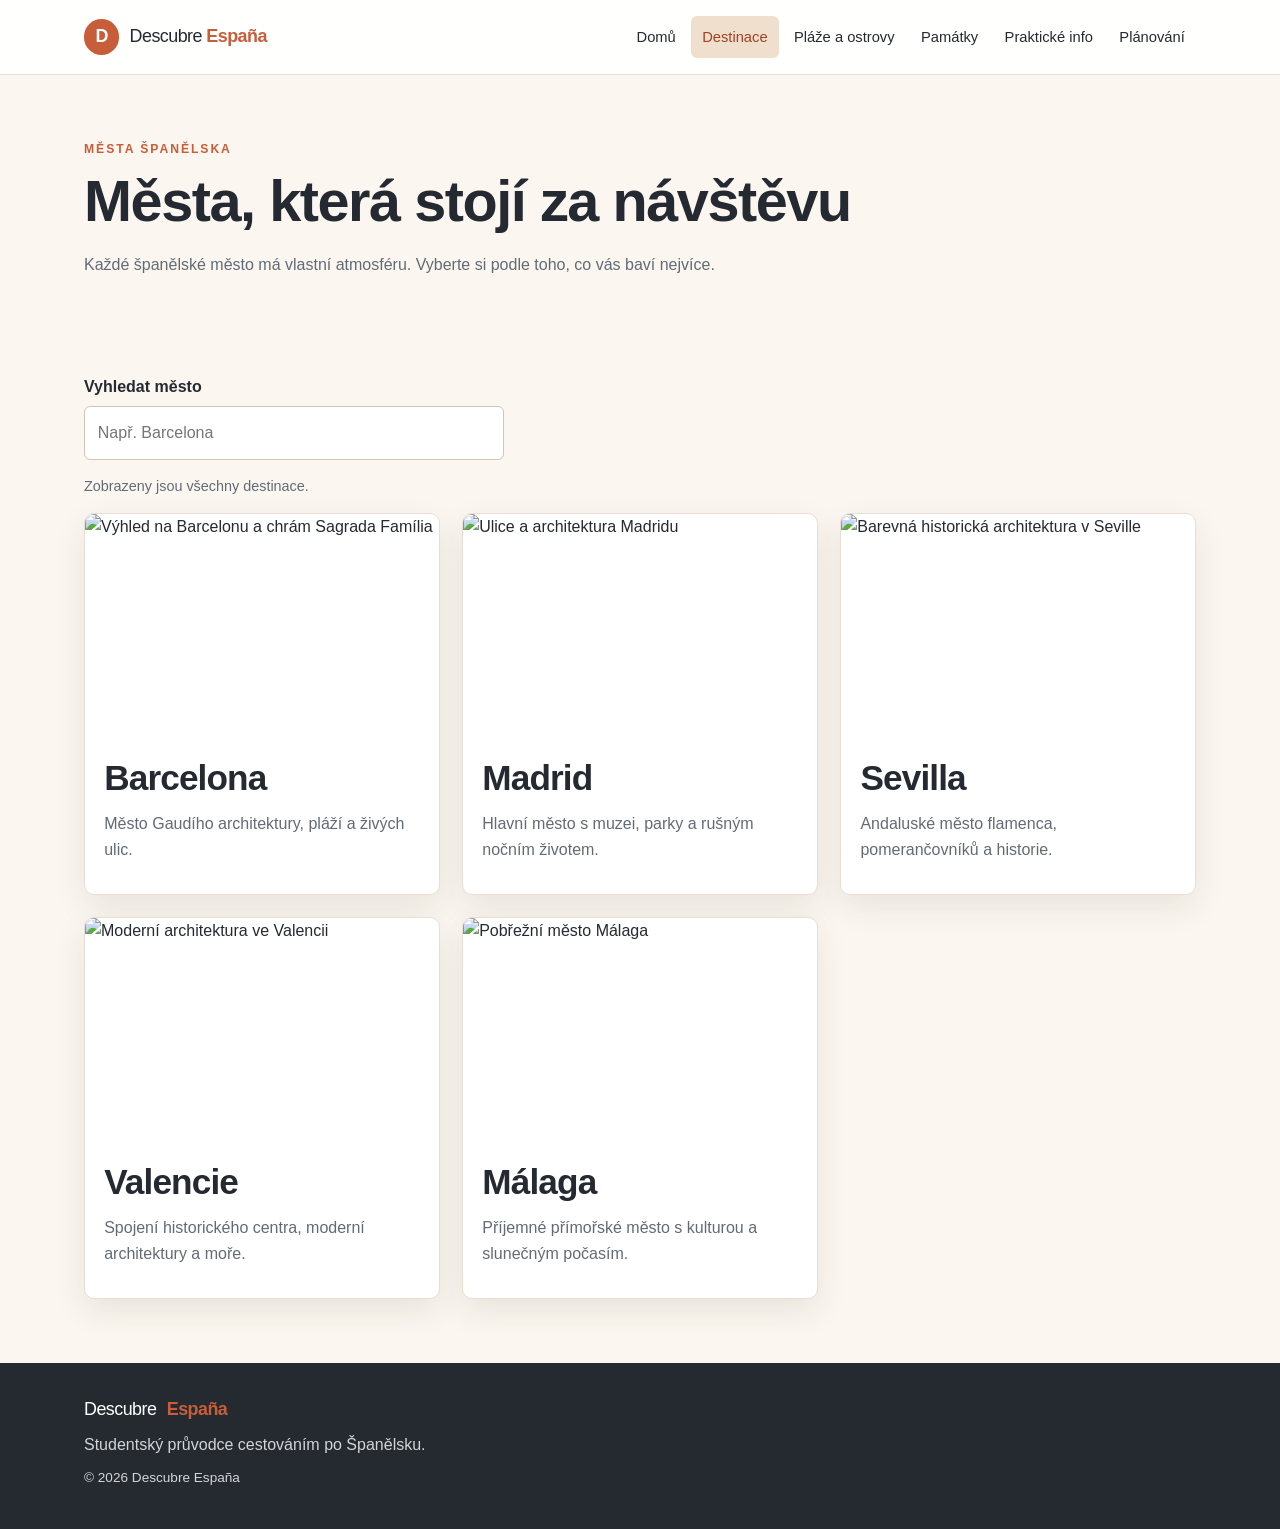
==== destinace.html @ 3208db2f "Add files via upload" ====
<!doctype html>
<html lang="cs">
<head>
  <meta charset="utf-8">
  <meta name="viewport" content="width=device-width, initial-scale=1">
  <meta name="description" content="Město Gaudího architektury, pláží a živých ulic.">
  <title>Destinace | Descubre España</title>
  <!-- Po zveřejnění nahraďte example.com skutečnou adresou webu. -->
  <link rel="canonical" href="https://example.com/descubre-espana/destinace.html">
  <link rel="icon" href="images/favicon.svg" type="image/svg+xml">
  <link rel="stylesheet" href="css/style.css">
  <link rel="stylesheet" href="css/print.css" media="print">
  <script src="js/script.js" defer></script>
</head>
<body>
  <a class="skip-link" href="#main">Přeskočit na obsah</a>
  <header class="site-header">
    <div class="header-inner">
      <a class="brand" href="index.html" aria-label="Descubre España – úvodní stránka"><span class="brand-mark">D</span><span>Descubre <strong>España</strong></span></a>
      <button class="menu-toggle" type="button" aria-expanded="false" aria-controls="main-nav">Menu</button>
      <nav id="main-nav" class="main-nav" aria-label="Hlavní navigace"><ul><li><a href="index.html">Domů</a></li>
<li><a href="destinace.html" aria-current="page">Destinace</a></li>
<li><a href="plaze.html">Pláže a ostrovy</a></li>
<li><a href="pamatky.html">Památky</a></li>
<li><a href="prakticke.html">Praktické info</a></li>
<li><a href="planovani.html">Plánování</a></li></ul></nav>
    </div>
  </header>
  <main id="main">
    
<section class="page-intro"><p class="eyebrow">Města Španělska</p><h1>Města, která stojí za návštěvu</h1><p>Každé španělské město má vlastní atmosféru. Vyberte si podle toho, co vás baví nejvíce.</p></section>
<section class="section">
  <label class="search-label" for="destination-search">Vyhledat město</label>
  <input class="search-input" id="destination-search" type="search" placeholder="Např. Barcelona">
  <p class="small-note" id="filter-message" aria-live="polite">Zobrazeny jsou všechny destinace.</p>
  <div class="card-grid" id="destination-list">
    <article class="place-card destination-card" data-name="barcelona"><img src="https://images.unsplash.com/photo-1539037116277-4db20889f2d4?auto=format&fit=crop&w=900&q=80" alt="Výhled na Barcelonu a chrám Sagrada Família"><div class="place-card__text"><h2>Barcelona</h2><p>Město Gaudího architektury, pláží a živých ulic.</p></div></article>
    <article class="place-card destination-card" data-name="madrid"><img src="https://images.unsplash.com/photo-1543783207-ec64e4d95325?auto=format&fit=crop&w=900&q=80" alt="Ulice a architektura Madridu"><div class="place-card__text"><h2>Madrid</h2><p>Hlavní město s muzei, parky a rušným nočním životem.</p></div></article>
    <article class="place-card destination-card" data-name="sevilla"><img src="https://images.unsplash.com/photo-1559386484-97dfc0e15539?auto=format&fit=crop&w=900&q=80" alt="Barevná historická architektura v Seville"><div class="place-card__text"><h2>Sevilla</h2><p>Andaluské město flamenca, pomerančovníků a historie.</p></div></article>
    <article class="place-card destination-card" data-name="valencie"><img src="https://images.unsplash.com/photo-1593693397690-362cb9666fc2?auto=format&fit=crop&w=900&q=80" alt="Moderní architektura ve Valencii"><div class="place-card__text"><h2>Valencie</h2><p>Spojení historického centra, moderní architektury a moře.</p></div></article>
    <article class="place-card destination-card" data-name="malaga"><img src="https://images.unsplash.com/photo-1558645836-e44122a743ee?auto=format&fit=crop&w=900&q=80" alt="Pobřežní město Málaga"><div class="place-card__text"><h2>Málaga</h2><p>Příjemné přímořské město s kulturou a slunečným počasím.</p></div></article>
  </div>
</section>

  </main>
  <footer class="site-footer">
    <div class="footer-inner"><a class="brand brand--footer" href="index.html">Descubre <strong>España</strong></a><p>Studentský průvodce cestováním po Španělsku.</p><p class="copyright">© 2026 Descubre España</p></div>
  </footer>
</body>
</html>
---- css/style.css ----
:root {
  --ink: #252a32;
  --muted: #626b75;
  --cream: #fbf7f0;
  --paper: #ffffff;
  --terracotta: #c85d3a;
  --terracotta-dark: #9f4228;
  --sand: #f0dfcc;
  --line: #e8dfd4;
  --shadow: 0 12px 32px rgba(47, 35, 25, .09);
}
* { box-sizing: border-box; }
html { scroll-behavior: smooth; }
body { margin: 0; color: var(--ink); background: var(--cream); font-family: Arial, Helvetica, sans-serif; line-height: 1.65; }
img { display: block; width: 100%; height: auto; }
a { color: var(--terracotta-dark); text-underline-offset: 3px; }
a:hover { color: #6f2b1c; }
a:focus-visible, button:focus-visible, input:focus-visible { outline: 3px solid #e4a14e; outline-offset: 3px; }
.skip-link { position: absolute; left: -9999px; top: 0; background: #fff; padding: .7rem 1rem; z-index: 20; }
.skip-link:focus { left: 1rem; top: 1rem; }
.site-header { background: rgba(255,255,255,.96); border-bottom: 1px solid var(--line); }
.header-inner, .footer-inner { max-width: 1160px; margin: 0 auto; padding: 1rem 1.5rem; display: flex; align-items: center; justify-content: space-between; gap: 1.5rem; }
.brand { display: inline-flex; align-items: center; gap: .65rem; color: var(--ink); font-size: 1.12rem; text-decoration: none; letter-spacing: -.03em; white-space: nowrap; }
.brand strong { color: var(--terracotta); }
.brand-mark { display: grid; place-items: center; width: 2.2rem; height: 2.2rem; border-radius: 50%; background: var(--terracotta); color: white; font-weight: bold; }
.main-nav ul { display: flex; flex-wrap: wrap; justify-content: flex-end; gap: .25rem; list-style: none; padding: 0; margin: 0; }
.main-nav a { display: block; padding: .55rem .7rem; border-radius: 6px; color: var(--ink); text-decoration: none; font-size: .92rem; }
.main-nav a:hover, .main-nav a[aria-current="page"] { background: var(--sand); color: var(--terracotta-dark); }
.menu-toggle { display: none; border: 1px solid var(--line); background: white; border-radius: 6px; padding: .55rem .8rem; color: var(--ink); cursor: pointer; }
.hero { min-height: 470px; display: flex; align-items: center; background: linear-gradient(90deg, rgba(28,30,31,.78), rgba(28,30,31,.12)), url("https://images.unsplash.com/photo-1539037116277-4db20889f2d4?auto=format&fit=crop&w=1800&q=85") center 48%/cover no-repeat; color: white; }
.hero__content { max-width: 1160px; width: 100%; margin: 0 auto; padding: 4rem 1.5rem; }
.hero h1 { max-width: 650px; font-size: clamp(2.5rem, 6vw, 4.7rem); line-height: 1.05; margin: .3rem 0 1rem; letter-spacing: -.05em; }
.hero p:not(.eyebrow) { max-width: 560px; font-size: 1.12rem; }
.eyebrow { color: var(--terracotta); font-size: .76rem; font-weight: bold; letter-spacing: .16em; text-transform: uppercase; margin: 0 0 .5rem; }
.hero .eyebrow { color: #ffd4b8; }
.button { display: inline-block; border: 0; border-radius: 6px; background: var(--terracotta); color: white; padding: .8rem 1.2rem; margin-top: .7rem; font: inherit; font-weight: bold; text-decoration: none; cursor: pointer; }
.button:hover { background: var(--terracotta-dark); color: white; }
.button--light { background: white; color: var(--terracotta-dark); }
.button--light:hover { background: var(--sand); color: var(--ink); }
.section, .page-intro, .note-panel, .planner, .info-list { max-width: 1160px; margin: 0 auto; padding: 4rem 1.5rem; }
.section-heading { max-width: 660px; margin-bottom: 2rem; }
h1, h2, h3 { line-height: 1.2; letter-spacing: -.025em; }
h2 { font-size: clamp(1.6rem, 3vw, 2.2rem); margin: .25rem 0 .7rem; }
h3 { font-size: 1.25rem; margin: 0 0 .5rem; }
.section-heading p, .page-intro p:last-child { color: var(--muted); }
.card-grid { display: grid; grid-template-columns: repeat(3, minmax(0, 1fr)); gap: 1.4rem; }
.place-card { overflow: hidden; background: var(--paper); border: 1px solid var(--line); border-radius: 10px; box-shadow: var(--shadow); }
.place-card img { height: 220px; object-fit: cover; }
.place-card__text { padding: 1.2rem; }
.place-card__text p { color: var(--muted); margin: 0 0 .7rem; }
.highlight { display: flex; align-items: center; justify-content: space-between; gap: 2rem; padding: 3rem max(1.5rem, calc((100% - 1160px)/2)); background: #343a40; color: white; }
.highlight p:not(.eyebrow) { max-width: 680px; color: #e4e4e4; }
.page-intro { padding-bottom: 1rem; }
.page-intro h1 { font-size: clamp(2.2rem, 5vw, 3.6rem); margin: .3rem 0 .7rem; }
.page-intro p:last-child { max-width: 720px; }
.search-label, .form-field label { display: block; font-weight: bold; margin-bottom: .35rem; }
.search-input, .form-field input { width: 100%; max-width: 420px; border: 1px solid #cfc5b9; border-radius: 6px; padding: .8rem; font: inherit; background: white; }
.small-note { color: var(--muted); font-size: .9rem; }
.note-panel { max-width: 1128px; margin-bottom: 3rem; padding: 1.6rem; border-left: 4px solid var(--terracotta); background: #f3e8dc; }
.info-list { padding-top: 1rem; }
.info-list article { display: grid; grid-template-columns: 70px 1fr; gap: 1rem; padding: 1.4rem 0; border-bottom: 1px solid var(--line); }
.info-number { color: var(--terracotta); font-size: 1.4rem; font-weight: bold; }
.info-list h2 { font-size: 1.35rem; }
.info-list p { margin: 0; color: var(--muted); max-width: 850px; }
.planner { display: grid; grid-template-columns: 1fr 1fr; gap: 3rem; align-items: start; }
.planner__intro p { color: var(--muted); }
.budget-form { display: grid; gap: 1rem; padding: 1.5rem; background: white; border: 1px solid var(--line); border-radius: 10px; box-shadow: var(--shadow); }
.form-field input { max-width: none; }
.budget-result { grid-column: 2; margin: -1.5rem 0 0; padding: 1rem; background: var(--sand); border-radius: 6px; font-weight: bold; }
.check-list { padding-left: 1.3rem; }
.check-list li { padding: .25rem 0; }
.site-footer { background: #242a30; color: #f7f3ed; }
.footer-inner { display: block; padding-top: 2rem; padding-bottom: 2rem; }
.brand--footer { color: white; }
.site-footer p { color: #d3d5d6; margin: .5rem 0; }
.copyright { font-size: .85rem; }
@media (max-width: 900px) {
  .header-inner { flex-wrap: wrap; }
  .menu-toggle { display: inline-block; margin-left: auto; }
  .main-nav { display: block; width: 100%; }
  .main-nav ul { justify-content: flex-start; }
  .card-grid { grid-template-columns: repeat(2, minmax(0, 1fr)); }
  .planner { grid-template-columns: 1fr; gap: 1rem; }
  .budget-result { grid-column: 1; margin: 0; }
}
@media (max-width: 600px) {
  .main-nav ul { display: block; }
  .main-nav li { border-top: 1px solid var(--line); }
  .main-nav a { padding: .75rem .3rem; }
  .card-grid { grid-template-columns: 1fr; }
  .hero { min-height: 420px; }
  .hero__content { padding-top: 3rem; padding-bottom: 3rem; }
  .highlight { display: block; padding-top: 2.5rem; padding-bottom: 2.5rem; }
  .info-list article { grid-template-columns: 45px 1fr; }
}
---- css/print.css ----
body { background: #fff; color: #000; font: 12pt/1.5 Georgia, serif; }
.site-header, .site-footer { background: #fff; color: #000; border: 0; }
.header-inner, .footer-inner, .section, .page-intro, .info-list, .planner { max-width: none; padding: 1rem 0; }
.menu-toggle, .button, .search-input, .search-label, .skip-link { display: none !important; }
.main-nav ul { display: flex; gap: 1rem; }
.main-nav a { color: #000; padding: 0; }
.main-nav a[aria-current="page"] { font-weight: bold; text-decoration: underline; }
.hero { min-height: 0; background: none; color: #000; }
.hero__content { padding: 1rem 0; }
.hero h1 { font-size: 26pt; }
.card-grid { display: block; }
.place-card { display: flex; box-shadow: none; border: 1px solid #aaa; margin: 0 0 1rem; break-inside: avoid; }
.place-card img { width: 25%; height: auto; }
.highlight { background: #fff; color: #000; padding: 1rem 0; }
.highlight p:not(.eyebrow), .site-footer p { color: #000; }
a { color: #000; text-decoration: underline; }
a[href]::after { content: " (" attr(href) ")"; font-size: 9pt; }
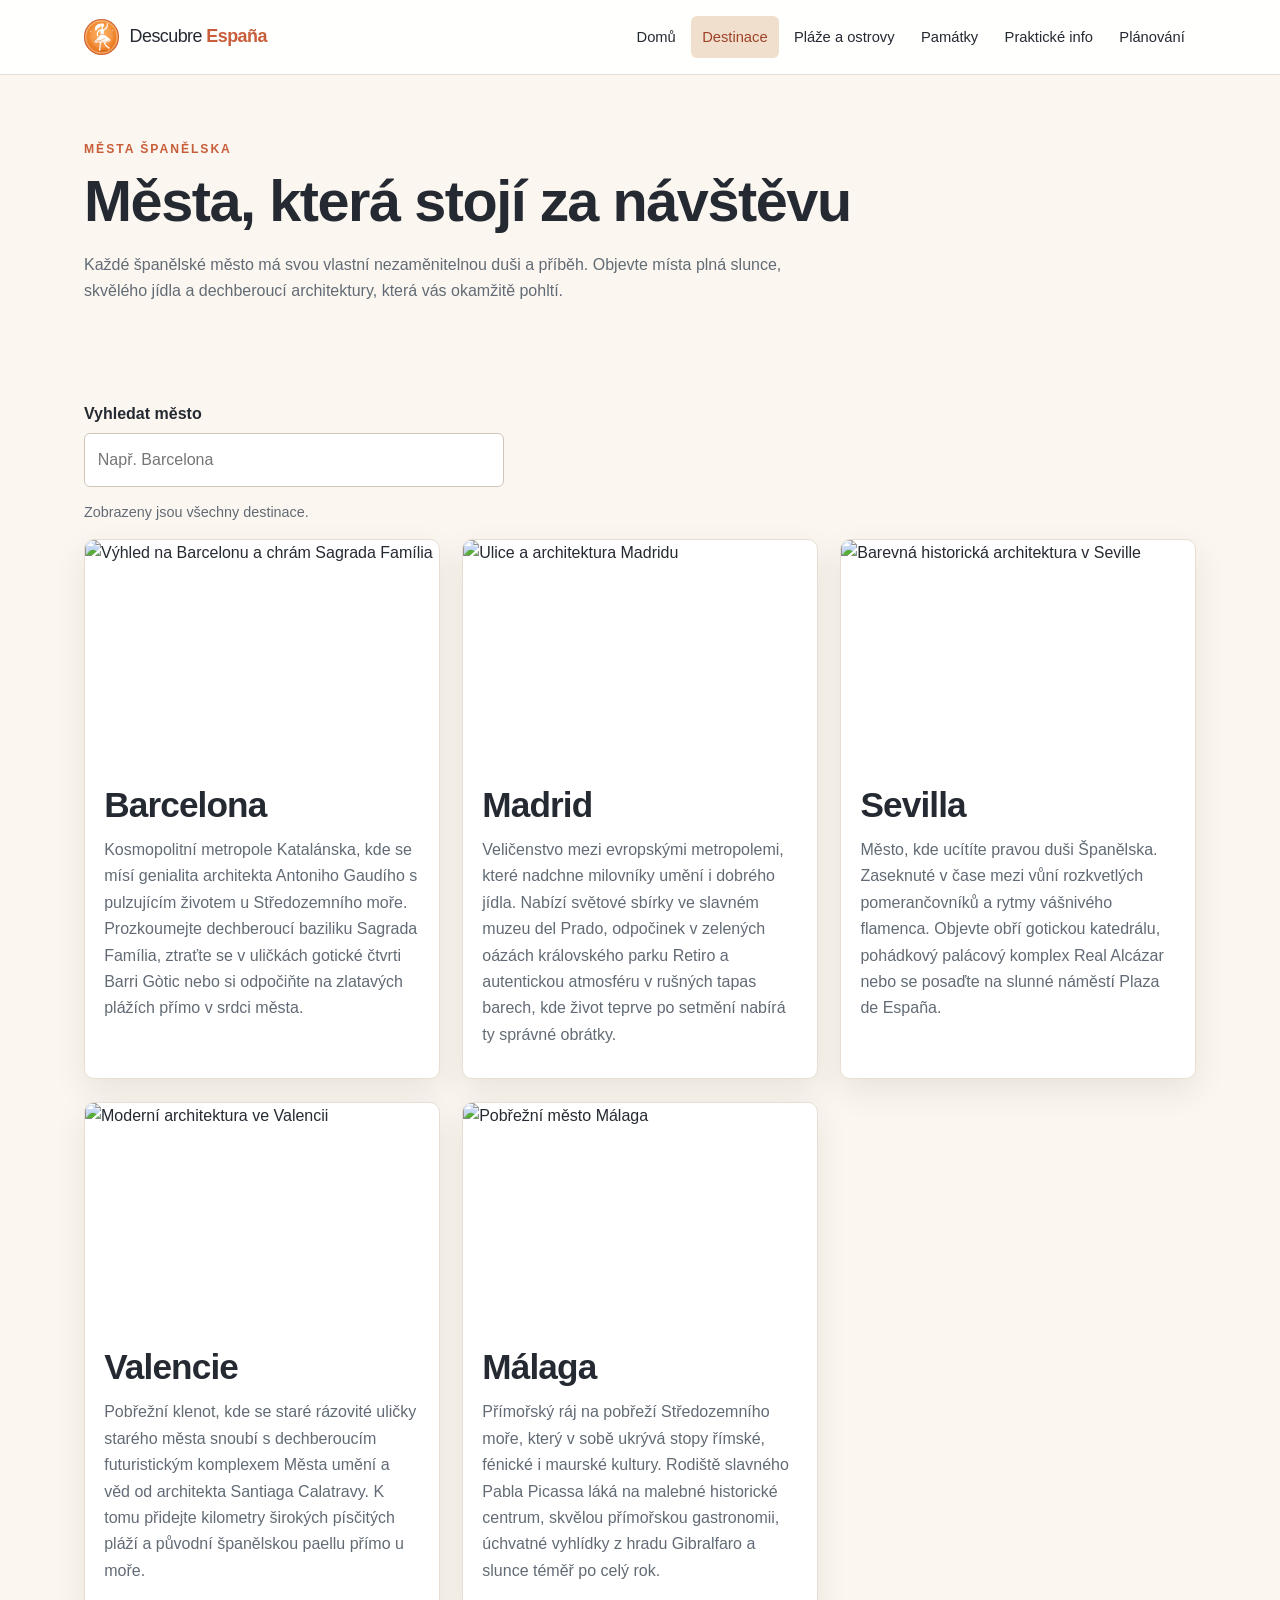
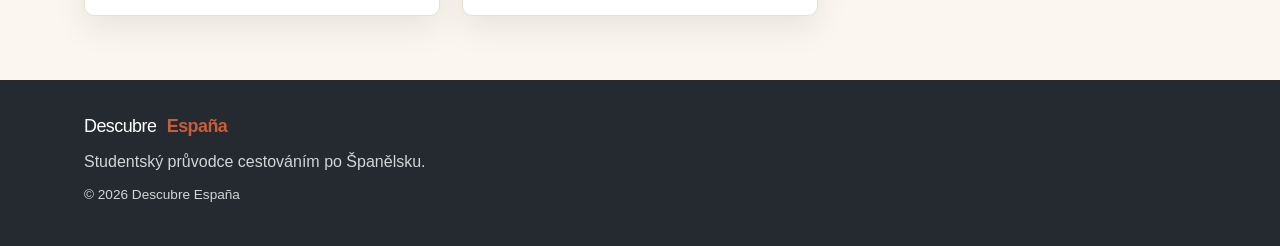
==== commit dd4d46d8: "Add files via upload" ====
--- a/destinace.html
+++ b/destinace.html
@@ -6,8 +6,8 @@
   <meta name="description" content="Město Gaudího architektury, pláží a živých ulic.">
   <title>Destinace | Descubre España</title>
   <!-- Po zveřejnění nahraďte example.com skutečnou adresou webu. -->
-  <link rel="canonical" href="https://example.com/descubre-espana/destinace.html">
-  <link rel="icon" href="images/favicon.svg" type="image/svg+xml">
+  <link rel="canonical" href="https://pherinkova.github.io/espana/destinace.html">
+  <link rel="icon" href="images/logo.svg" type="image/svg+xml">
   <link rel="stylesheet" href="css/style.css">
   <link rel="stylesheet" href="css/print.css" media="print">
   <script src="js/script.js" defer></script>
@@ -16,7 +16,7 @@
   <a class="skip-link" href="#main">Přeskočit na obsah</a>
   <header class="site-header">
     <div class="header-inner">
-      <a class="brand" href="index.html" aria-label="Descubre España – úvodní stránka"><span class="brand-mark">D</span><span>Descubre <strong>España</strong></span></a>
+      <a class="brand" href="index.html" aria-label="Descubre España – úvodní stránka"><img class="brand-mark" src="images/logo.svg" alt="" width="44" height="44"><span>Descubre <strong>España</strong></span></a>
       <button class="menu-toggle" type="button" aria-expanded="false" aria-controls="main-nav">Menu</button>
       <nav id="main-nav" class="main-nav" aria-label="Hlavní navigace"><ul><li><a href="index.html">Domů</a></li>
 <li><a href="destinace.html" aria-current="page">Destinace</a></li>
@@ -28,19 +28,19 @@
   </header>
   <main id="main">
     
-<section class="page-intro"><p class="eyebrow">Města Španělska</p><h1>Města, která stojí za návštěvu</h1><p>Každé španělské město má vlastní atmosféru. Vyberte si podle toho, co vás baví nejvíce.</p></section>
-<section class="section">
+<section class="page-intro"><p class="eyebrow">Města Španělska</p><h1>Města, která stojí za návštěvu</h1><p>Každé španělské město má svou vlastní nezaměnitelnou duši a příběh. Objevte místa plná slunce, skvělého jídla a dechberoucí architektury, která vás okamžitě pohltí.</p></section>
+<div class="section">
   <label class="search-label" for="destination-search">Vyhledat město</label>
   <input class="search-input" id="destination-search" type="search" placeholder="Např. Barcelona">
   <p class="small-note" id="filter-message" aria-live="polite">Zobrazeny jsou všechny destinace.</p>
   <div class="card-grid" id="destination-list">
-    <article class="place-card destination-card" data-name="barcelona"><img src="https://images.unsplash.com/photo-1539037116277-4db20889f2d4?auto=format&fit=crop&w=900&q=80" alt="Výhled na Barcelonu a chrám Sagrada Família"><div class="place-card__text"><h2>Barcelona</h2><p>Město Gaudího architektury, pláží a živých ulic.</p></div></article>
-    <article class="place-card destination-card" data-name="madrid"><img src="https://images.unsplash.com/photo-1543783207-ec64e4d95325?auto=format&fit=crop&w=900&q=80" alt="Ulice a architektura Madridu"><div class="place-card__text"><h2>Madrid</h2><p>Hlavní město s muzei, parky a rušným nočním životem.</p></div></article>
-    <article class="place-card destination-card" data-name="sevilla"><img src="https://images.unsplash.com/photo-1559386484-97dfc0e15539?auto=format&fit=crop&w=900&q=80" alt="Barevná historická architektura v Seville"><div class="place-card__text"><h2>Sevilla</h2><p>Andaluské město flamenca, pomerančovníků a historie.</p></div></article>
-    <article class="place-card destination-card" data-name="valencie"><img src="https://images.unsplash.com/photo-1593693397690-362cb9666fc2?auto=format&fit=crop&w=900&q=80" alt="Moderní architektura ve Valencii"><div class="place-card__text"><h2>Valencie</h2><p>Spojení historického centra, moderní architektury a moře.</p></div></article>
-    <article class="place-card destination-card" data-name="malaga"><img src="https://images.unsplash.com/photo-1558645836-e44122a743ee?auto=format&fit=crop&w=900&q=80" alt="Pobřežní město Málaga"><div class="place-card__text"><h2>Málaga</h2><p>Příjemné přímořské město s kulturou a slunečným počasím.</p></div></article>
+    <article class="place-card destination-card" data-name="barcelona"><img src="https://images.unsplash.com/photo-1579282240050-352db0a14c21?q=80&w=652&auto=format&fit=crop&ixlib=rb-4.1.0&ixid=NHwxMjA3fDA%3D" alt="Výhled na Barcelonu a chrám Sagrada Família"><div class="place-card__text"><h2>Barcelona</h2><p>Kosmopolitní metropole Katalánska, kde se mísí genialita architekta Antoniho Gaudího s pulzujícím životem u Středozemního moře. Prozkoumejte dechberoucí baziliku Sagrada Família, ztraťte se v uličkách gotické čtvrti Barri Gòtic nebo si odpočiňte na zlatavých plážích přímo v srdci města.</p></div></article>
+    <article class="place-card destination-card" data-name="madrid"><img src="https://images.unsplash.com/photo-1539037116277-4db20889f2d4?q=80&w=1170&auto=format&fit=crop&ixlib=rb-4.1.0&ixid=NHwxMjA3fDA%3D" alt="Ulice a architektura Madridu"><div class="place-card__text"><h2>Madrid</h2><p>Veličenstvo mezi evropskými metropolemi, které nadchne milovníky umění i dobrého jídla. Nabízí světové sbírky ve slavném muzeu del Prado, odpočinek v zelených oázách královského parku Retiro a autentickou atmosféru v rušných tapas barech, kde život teprve po setmění nabírá ty správné obrátky.</p></div></article>
+    <article class="place-card destination-card" data-name="sevilla"><img src="https://images.unsplash.com/photo-1688404808661-92f72f2ea258?q=80&w=1176&auto=format&fit=crop&ixlib=rb-4.1.0&ixid=NHwxMjA3fDA%3D" alt="Barevná historická architektura v Seville"><div class="place-card__text"><h2>Sevilla</h2><p>Město, kde ucítíte pravou duši Španělska. Zaseknuté v čase mezi vůní rozkvetlých pomerančovníků a rytmy vášnivého flamenca. Objevte obří gotickou katedrálu, pohádkový palácový komplex Real Alcázar nebo se posaďte na slunné náměstí Plaza de España.</p></div></article>
+    <article class="place-card destination-card" data-name="valencie"><img src="https://images.unsplash.com/photo-1562060416-ad51dd68bd12?q=80&w=1246&auto=format&fit=crop&ixlib=rb-4.1.0&ixid=NHwxMjA3fDA%3D" alt="Moderní architektura ve Valencii"><div class="place-card__text"><h2>Valencie</h2><p>Pobřežní klenot, kde se staré rázovité uličky starého města snoubí s dechberoucím futuristickým komplexem Města umění a věd od architekta Santiaga Calatravy. K tomu přidejte kilometry širokých písčitých pláží a původní španělskou paellu přímo u moře.</p></div></article>
+    <article class="place-card destination-card" data-name="malaga"><img src="https://images.unsplash.com/photo-1713795432190-268ff9e80ffc?q=80&w=1170&auto=format&fit=crop&ixlib=rb-4.1.0&ixid=NHwxMjA3fDA%3D" alt="Pobřežní město Málaga"><div class="place-card__text"><h2>Málaga</h2><p>Přímořský ráj na pobřeží Středozemního moře, který v sobě ukrývá stopy římské, fénické i maurské kultury. Rodiště slavného Pabla Picassa láká na malebné historické centrum, skvělou přímořskou gastronomii, úchvatné vyhlídky z hradu Gibralfaro a slunce téměř po celý rok.</p></div></article>
   </div>
-</section>
+</div>
 
   </main>
   <footer class="site-footer">
--- a/css/style.css
+++ b/css/style.css
@@ -11,7 +11,7 @@
 }
 * { box-sizing: border-box; }
 html { scroll-behavior: smooth; }
-body { margin: 0; color: var(--ink); background: var(--cream); font-family: Arial, Helvetica, sans-serif; line-height: 1.65; }
+body { margin: 0; color: var(--ink); background: var(--cream); font-family: "Segoe UI", sans-serif; line-height: 1.65; }
 img { display: block; width: 100%; height: auto; }
 a { color: var(--terracotta-dark); text-underline-offset: 3px; }
 a:hover { color: #6f2b1c; }
@@ -27,7 +27,7 @@
 .main-nav a { display: block; padding: .55rem .7rem; border-radius: 6px; color: var(--ink); text-decoration: none; font-size: .92rem; }
 .main-nav a:hover, .main-nav a[aria-current="page"] { background: var(--sand); color: var(--terracotta-dark); }
 .menu-toggle { display: none; border: 1px solid var(--line); background: white; border-radius: 6px; padding: .55rem .8rem; color: var(--ink); cursor: pointer; }
-.hero { min-height: 470px; display: flex; align-items: center; background: linear-gradient(90deg, rgba(28,30,31,.78), rgba(28,30,31,.12)), url("https://images.unsplash.com/photo-1539037116277-4db20889f2d4?auto=format&fit=crop&w=1800&q=85") center 48%/cover no-repeat; color: white; }
+.hero { min-height: 600px; display: flex; align-items: center; background: linear-gradient(90deg, rgba(28,30,31,.7), rgba(28,30,31,.12)), url("https://cdn.hometogo.net/assets/media/pics/1920_600/611909971e6e9.jpg") center 48%/cover no-repeat; color: white; }
 .hero__content { max-width: 1160px; width: 100%; margin: 0 auto; padding: 4rem 1.5rem; }
 .hero h1 { max-width: 650px; font-size: clamp(2.5rem, 6vw, 4.7rem); line-height: 1.05; margin: .3rem 0 1rem; letter-spacing: -.05em; }
 .hero p:not(.eyebrow) { max-width: 560px; font-size: 1.12rem; }
--- a/css/print.css
+++ b/css/print.css
@@ -14,4 +14,4 @@
 .highlight { background: #fff; color: #000; padding: 1rem 0; }
 .highlight p:not(.eyebrow), .site-footer p { color: #000; }
 a { color: #000; text-decoration: underline; }
-a[href]::after { content: " (" attr(href) ")"; font-size: 9pt; }
+.site-header, .main-nav { display: none !important; }
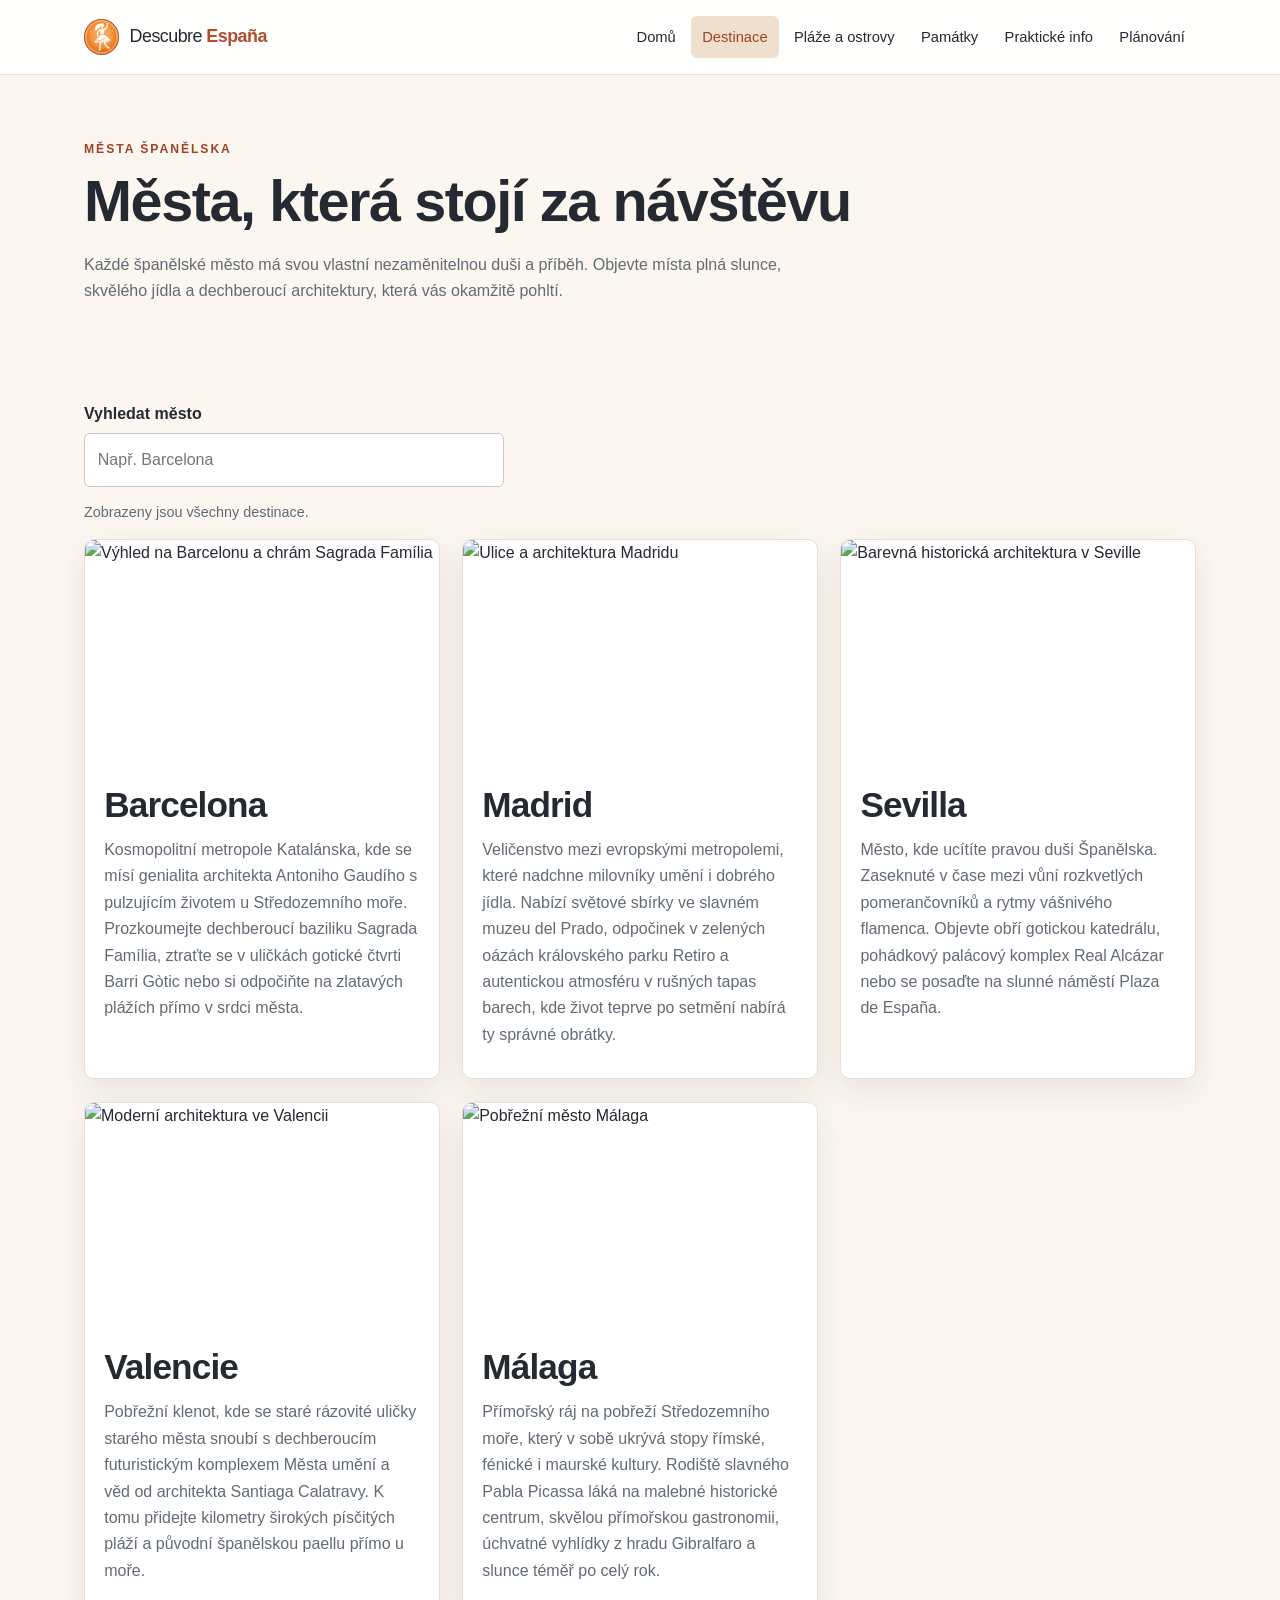
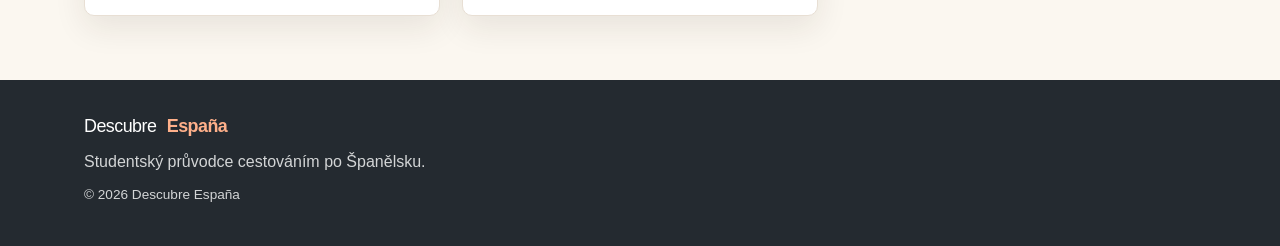
==== commit b5e1bf16: "Add files via upload" ====
--- a/destinace.html
+++ b/destinace.html
@@ -3,11 +3,12 @@
 <head>
   <meta charset="utf-8">
   <meta name="viewport" content="width=device-width, initial-scale=1">
-  <meta name="description" content="Město Gaudího architektury, pláží a živých ulic.">
+  <meta name="description" content="Barcelona, Madrid, Sevilla, Valencie a Málaga – přehled nejzajímavějších španělských měst a tipy, co v nich vidět.">
   <title>Destinace | Descubre España</title>
-  <!-- Po zveřejnění nahraďte example.com skutečnou adresou webu. -->
   <link rel="canonical" href="https://pherinkova.github.io/espana/destinace.html">
   <link rel="icon" href="images/logo.svg" type="image/svg+xml">
+  <link rel="icon" href="images/favicon.png" type="image/png" sizes="32x32">
+  <meta name="author" content="Descubre España">
   <link rel="stylesheet" href="css/style.css">
   <link rel="stylesheet" href="css/print.css" media="print">
   <script src="js/script.js" defer></script>
@@ -16,7 +17,7 @@
   <a class="skip-link" href="#main">Přeskočit na obsah</a>
   <header class="site-header">
     <div class="header-inner">
-      <a class="brand" href="index.html" aria-label="Descubre España – úvodní stránka"><img class="brand-mark" src="images/logo.svg" alt="" width="44" height="44"><span>Descubre <strong>España</strong></span></a>
+      <a class="brand" href="index.html" aria-label="Descubre España – úvodní stránka"><img decoding="async" class="brand-mark" src="images/logo.svg" alt="" width="35" height="35"><span>Descubre <strong>España</strong></span></a>
       <button class="menu-toggle" type="button" aria-expanded="false" aria-controls="main-nav">Menu</button>
       <nav id="main-nav" class="main-nav" aria-label="Hlavní navigace"><ul><li><a href="index.html">Domů</a></li>
 <li><a href="destinace.html" aria-current="page">Destinace</a></li>
@@ -33,12 +34,13 @@
   <label class="search-label" for="destination-search">Vyhledat město</label>
   <input class="search-input" id="destination-search" type="search" placeholder="Např. Barcelona">
   <p class="small-note" id="filter-message" aria-live="polite">Zobrazeny jsou všechny destinace.</p>
+  <noscript><p class="small-note">Vyhledávání vyžaduje JavaScript, všechna města jsou zobrazena níže.</p></noscript>
   <div class="card-grid" id="destination-list">
-    <article class="place-card destination-card" data-name="barcelona"><img src="https://images.unsplash.com/photo-1579282240050-352db0a14c21?q=80&w=652&auto=format&fit=crop&ixlib=rb-4.1.0&ixid=NHwxMjA3fDA%3D" alt="Výhled na Barcelonu a chrám Sagrada Família"><div class="place-card__text"><h2>Barcelona</h2><p>Kosmopolitní metropole Katalánska, kde se mísí genialita architekta Antoniho Gaudího s pulzujícím životem u Středozemního moře. Prozkoumejte dechberoucí baziliku Sagrada Família, ztraťte se v uličkách gotické čtvrti Barri Gòtic nebo si odpočiňte na zlatavých plážích přímo v srdci města.</p></div></article>
-    <article class="place-card destination-card" data-name="madrid"><img src="https://images.unsplash.com/photo-1539037116277-4db20889f2d4?q=80&w=1170&auto=format&fit=crop&ixlib=rb-4.1.0&ixid=NHwxMjA3fDA%3D" alt="Ulice a architektura Madridu"><div class="place-card__text"><h2>Madrid</h2><p>Veličenstvo mezi evropskými metropolemi, které nadchne milovníky umění i dobrého jídla. Nabízí světové sbírky ve slavném muzeu del Prado, odpočinek v zelených oázách královského parku Retiro a autentickou atmosféru v rušných tapas barech, kde život teprve po setmění nabírá ty správné obrátky.</p></div></article>
-    <article class="place-card destination-card" data-name="sevilla"><img src="https://images.unsplash.com/photo-1688404808661-92f72f2ea258?q=80&w=1176&auto=format&fit=crop&ixlib=rb-4.1.0&ixid=NHwxMjA3fDA%3D" alt="Barevná historická architektura v Seville"><div class="place-card__text"><h2>Sevilla</h2><p>Město, kde ucítíte pravou duši Španělska. Zaseknuté v čase mezi vůní rozkvetlých pomerančovníků a rytmy vášnivého flamenca. Objevte obří gotickou katedrálu, pohádkový palácový komplex Real Alcázar nebo se posaďte na slunné náměstí Plaza de España.</p></div></article>
-    <article class="place-card destination-card" data-name="valencie"><img src="https://images.unsplash.com/photo-1562060416-ad51dd68bd12?q=80&w=1246&auto=format&fit=crop&ixlib=rb-4.1.0&ixid=NHwxMjA3fDA%3D" alt="Moderní architektura ve Valencii"><div class="place-card__text"><h2>Valencie</h2><p>Pobřežní klenot, kde se staré rázovité uličky starého města snoubí s dechberoucím futuristickým komplexem Města umění a věd od architekta Santiaga Calatravy. K tomu přidejte kilometry širokých písčitých pláží a původní španělskou paellu přímo u moře.</p></div></article>
-    <article class="place-card destination-card" data-name="malaga"><img src="https://images.unsplash.com/photo-1713795432190-268ff9e80ffc?q=80&w=1170&auto=format&fit=crop&ixlib=rb-4.1.0&ixid=NHwxMjA3fDA%3D" alt="Pobřežní město Málaga"><div class="place-card__text"><h2>Málaga</h2><p>Přímořský ráj na pobřeží Středozemního moře, který v sobě ukrývá stopy římské, fénické i maurské kultury. Rodiště slavného Pabla Picassa láká na malebné historické centrum, skvělou přímořskou gastronomii, úchvatné vyhlídky z hradu Gibralfaro a slunce téměř po celý rok.</p></div></article>
+    <article class="place-card destination-card" data-name="barcelona"><img loading="lazy" decoding="async" src="https://images.unsplash.com/photo-1579282240050-352db0a14c21?q=80&w=652&auto=format&fit=crop&ixlib=rb-4.1.0&ixid=NHwxMjA3fDA%3D" alt="Výhled na Barcelonu a chrám Sagrada Família"><div class="place-card__text"><h2>Barcelona</h2><p>Kosmopolitní metropole Katalánska, kde se mísí genialita architekta Antoniho Gaudího s pulzujícím životem u Středozemního moře. Prozkoumejte dechberoucí baziliku Sagrada Família, ztraťte se v uličkách gotické čtvrti Barri Gòtic nebo si odpočiňte na zlatavých plážích přímo v srdci města.</p></div></article>
+    <article class="place-card destination-card" data-name="madrid"><img loading="lazy" decoding="async" src="https://images.unsplash.com/photo-1539037116277-4db20889f2d4?q=80&w=1170&auto=format&fit=crop&ixlib=rb-4.1.0&ixid=NHwxMjA3fDA%3D" alt="Ulice a architektura Madridu"><div class="place-card__text"><h2>Madrid</h2><p>Veličenstvo mezi evropskými metropolemi, které nadchne milovníky umění i dobrého jídla. Nabízí světové sbírky ve slavném muzeu del Prado, odpočinek v zelených oázách královského parku Retiro a autentickou atmosféru v rušných tapas barech, kde život teprve po setmění nabírá ty správné obrátky.</p></div></article>
+    <article class="place-card destination-card" data-name="sevilla"><img loading="lazy" decoding="async" src="https://images.unsplash.com/photo-1688404808661-92f72f2ea258?q=80&w=1176&auto=format&fit=crop&ixlib=rb-4.1.0&ixid=NHwxMjA3fDA%3D" alt="Barevná historická architektura v Seville"><div class="place-card__text"><h2>Sevilla</h2><p>Město, kde ucítíte pravou duši Španělska. Zaseknuté v čase mezi vůní rozkvetlých pomerančovníků a rytmy vášnivého flamenca. Objevte obří gotickou katedrálu, pohádkový palácový komplex Real Alcázar nebo se posaďte na slunné náměstí Plaza de España.</p></div></article>
+    <article class="place-card destination-card" data-name="valencie"><img loading="lazy" decoding="async" src="https://images.unsplash.com/photo-1562060416-ad51dd68bd12?q=80&w=1246&auto=format&fit=crop&ixlib=rb-4.1.0&ixid=NHwxMjA3fDA%3D" alt="Moderní architektura ve Valencii"><div class="place-card__text"><h2>Valencie</h2><p>Pobřežní klenot, kde se staré rázovité uličky starého města snoubí s dechberoucím futuristickým komplexem Města umění a věd od architekta Santiaga Calatravy. K tomu přidejte kilometry širokých písčitých pláží a původní španělskou paellu přímo u moře.</p></div></article>
+    <article class="place-card destination-card" data-name="malaga"><img loading="lazy" decoding="async" src="https://images.unsplash.com/photo-1713795432190-268ff9e80ffc?q=80&w=1170&auto=format&fit=crop&ixlib=rb-4.1.0&ixid=NHwxMjA3fDA%3D" alt="Pobřežní město Málaga"><div class="place-card__text"><h2>Málaga</h2><p>Přímořský ráj na pobřeží Středozemního moře, který v sobě ukrývá stopy římské, fénické i maurské kultury. Rodiště slavného Pabla Picassa láká na malebné historické centrum, skvělou přímořskou gastronomii, úchvatné vyhlídky z hradu Gibralfaro a slunce téměř po celý rok.</p></div></article>
   </div>
 </div>
 
--- a/css/style.css
+++ b/css/style.css
@@ -3,7 +3,7 @@
   --muted: #626b75;
   --cream: #fbf7f0;
   --paper: #ffffff;
-  --terracotta: #c85d3a;
+  --terracotta: #b34d2f;
   --terracotta-dark: #9f4228;
   --sand: #f0dfcc;
   --line: #e8dfd4;
@@ -11,7 +11,7 @@
 }
 * { box-sizing: border-box; }
 html { scroll-behavior: smooth; }
-body { margin: 0; color: var(--ink); background: var(--cream); font-family: "Segoe UI", sans-serif; line-height: 1.65; }
+body { margin: 0; color: var(--ink); background: var(--cream); font-family: "Segoe UI", Roboto, Helvetica, Arial, sans-serif; line-height: 1.65; }
 img { display: block; width: 100%; height: auto; }
 a { color: var(--terracotta-dark); text-underline-offset: 3px; }
 a:hover { color: #6f2b1c; }
@@ -23,18 +23,19 @@
 .brand { display: inline-flex; align-items: center; gap: .65rem; color: var(--ink); font-size: 1.12rem; text-decoration: none; letter-spacing: -.03em; white-space: nowrap; }
 .brand strong { color: var(--terracotta); }
 .brand-mark { display: grid; place-items: center; width: 2.2rem; height: 2.2rem; border-radius: 50%; background: var(--terracotta); color: white; font-weight: bold; }
+.main-nav[hidden] { display: none; }
 .main-nav ul { display: flex; flex-wrap: wrap; justify-content: flex-end; gap: .25rem; list-style: none; padding: 0; margin: 0; }
 .main-nav a { display: block; padding: .55rem .7rem; border-radius: 6px; color: var(--ink); text-decoration: none; font-size: .92rem; }
 .main-nav a:hover, .main-nav a[aria-current="page"] { background: var(--sand); color: var(--terracotta-dark); }
 .menu-toggle { display: none; border: 1px solid var(--line); background: white; border-radius: 6px; padding: .55rem .8rem; color: var(--ink); cursor: pointer; }
-.hero { min-height: 600px; display: flex; align-items: center; background: linear-gradient(90deg, rgba(28,30,31,.7), rgba(28,30,31,.12)), url("https://cdn.hometogo.net/assets/media/pics/1920_600/611909971e6e9.jpg") center 48%/cover no-repeat; color: white; }
+.hero { min-height: 600px; display: flex; align-items: center; background: linear-gradient(90deg, rgba(28,30,31,.7), rgba(28,30,31,.12)), url("../images/hero.jpg") center 48%/cover no-repeat; color: white; }
 .hero__content { max-width: 1160px; width: 100%; margin: 0 auto; padding: 4rem 1.5rem; }
 .hero h1 { max-width: 650px; font-size: clamp(2.5rem, 6vw, 4.7rem); line-height: 1.05; margin: .3rem 0 1rem; letter-spacing: -.05em; }
 .hero p:not(.eyebrow) { max-width: 560px; font-size: 1.12rem; }
-.eyebrow { color: var(--terracotta); font-size: .76rem; font-weight: bold; letter-spacing: .16em; text-transform: uppercase; margin: 0 0 .5rem; }
-.hero .eyebrow { color: #ffd4b8; }
-.button { display: inline-block; border: 0; border-radius: 6px; background: var(--terracotta); color: white; padding: .8rem 1.2rem; margin-top: .7rem; font: inherit; font-weight: bold; text-decoration: none; cursor: pointer; }
-.button:hover { background: var(--terracotta-dark); color: white; }
+.eyebrow { color: var(--terracotta-dark); font-size: .76rem; font-weight: bold; letter-spacing: .16em; text-transform: uppercase; margin: 0 0 .5rem; }
+.hero .eyebrow, .highlight .eyebrow { color: #ffd4b8; }
+.button { display: inline-block; border: 0; border-radius: 6px; background: var(--terracotta-dark); color: white; padding: .8rem 1.2rem; margin-top: .7rem; font: inherit; font-weight: bold; text-decoration: none; cursor: pointer; }
+.button:hover { background: #7f321e; color: white; }
 .button--light { background: white; color: var(--terracotta-dark); }
 .button--light:hover { background: var(--sand); color: var(--ink); }
 .section, .page-intro, .note-panel, .planner, .info-list { max-width: 1160px; margin: 0 auto; padding: 4rem 1.5rem; }
@@ -72,11 +73,12 @@
 .site-footer { background: #242a30; color: #f7f3ed; }
 .footer-inner { display: block; padding-top: 2rem; padding-bottom: 2rem; }
 .brand--footer { color: white; }
+.brand--footer strong { color: #ffb08a; }
 .site-footer p { color: #d3d5d6; margin: .5rem 0; }
 .copyright { font-size: .85rem; }
 @media (max-width: 900px) {
   .header-inner { flex-wrap: wrap; }
-  .menu-toggle { display: inline-block; margin-left: auto; }
+  .js .menu-toggle { display: inline-block; margin-left: auto; }
   .main-nav { display: block; width: 100%; }
   .main-nav ul { justify-content: flex-start; }
   .card-grid { grid-template-columns: repeat(2, minmax(0, 1fr)); }
@@ -93,3 +95,21 @@
   .highlight { display: block; padding-top: 2.5rem; padding-bottom: 2.5rem; }
   .info-list article { grid-template-columns: 45px 1fr; }
 }
+
+/* Styly pro stránku plánování – bez inline CSS v HTML. */
+.planner-benefits {
+  margin-top: 1.5rem;
+  list-style: none;
+  padding-left: 1.5rem;
+  color: var(--muted);
+}
+.planner-benefits li { margin-bottom: .1rem; }
+.planner-checklist { padding-top: 3rem; }
+.planner-checklist .note-panel { margin-top: 3rem; }
+.planner-checklist h2 { font-size: 1.7rem; margin-bottom: 1rem; }
+.planner-before-departure {
+  list-style: disc;
+  margin-left: 1.5rem;
+  color: var(--muted);
+}
+.planner-before-departure li { margin-bottom: .1rem; }
--- a/css/print.css
+++ b/css/print.css
@@ -14,4 +14,9 @@
 .highlight { background: #fff; color: #000; padding: 1rem 0; }
 .highlight p:not(.eyebrow), .site-footer p { color: #000; }
 a { color: #000; text-decoration: underline; }
-.site-header, .main-nav { display: none !important; }
+.main-nav { display: none !important; }
+.brand { color: #000; font-size: 16pt; }
+.brand strong { color: #000; }
+.brand--footer strong { color: #000; }
+.brand-mark { display: none; }
+.eyebrow { color: #000; }
